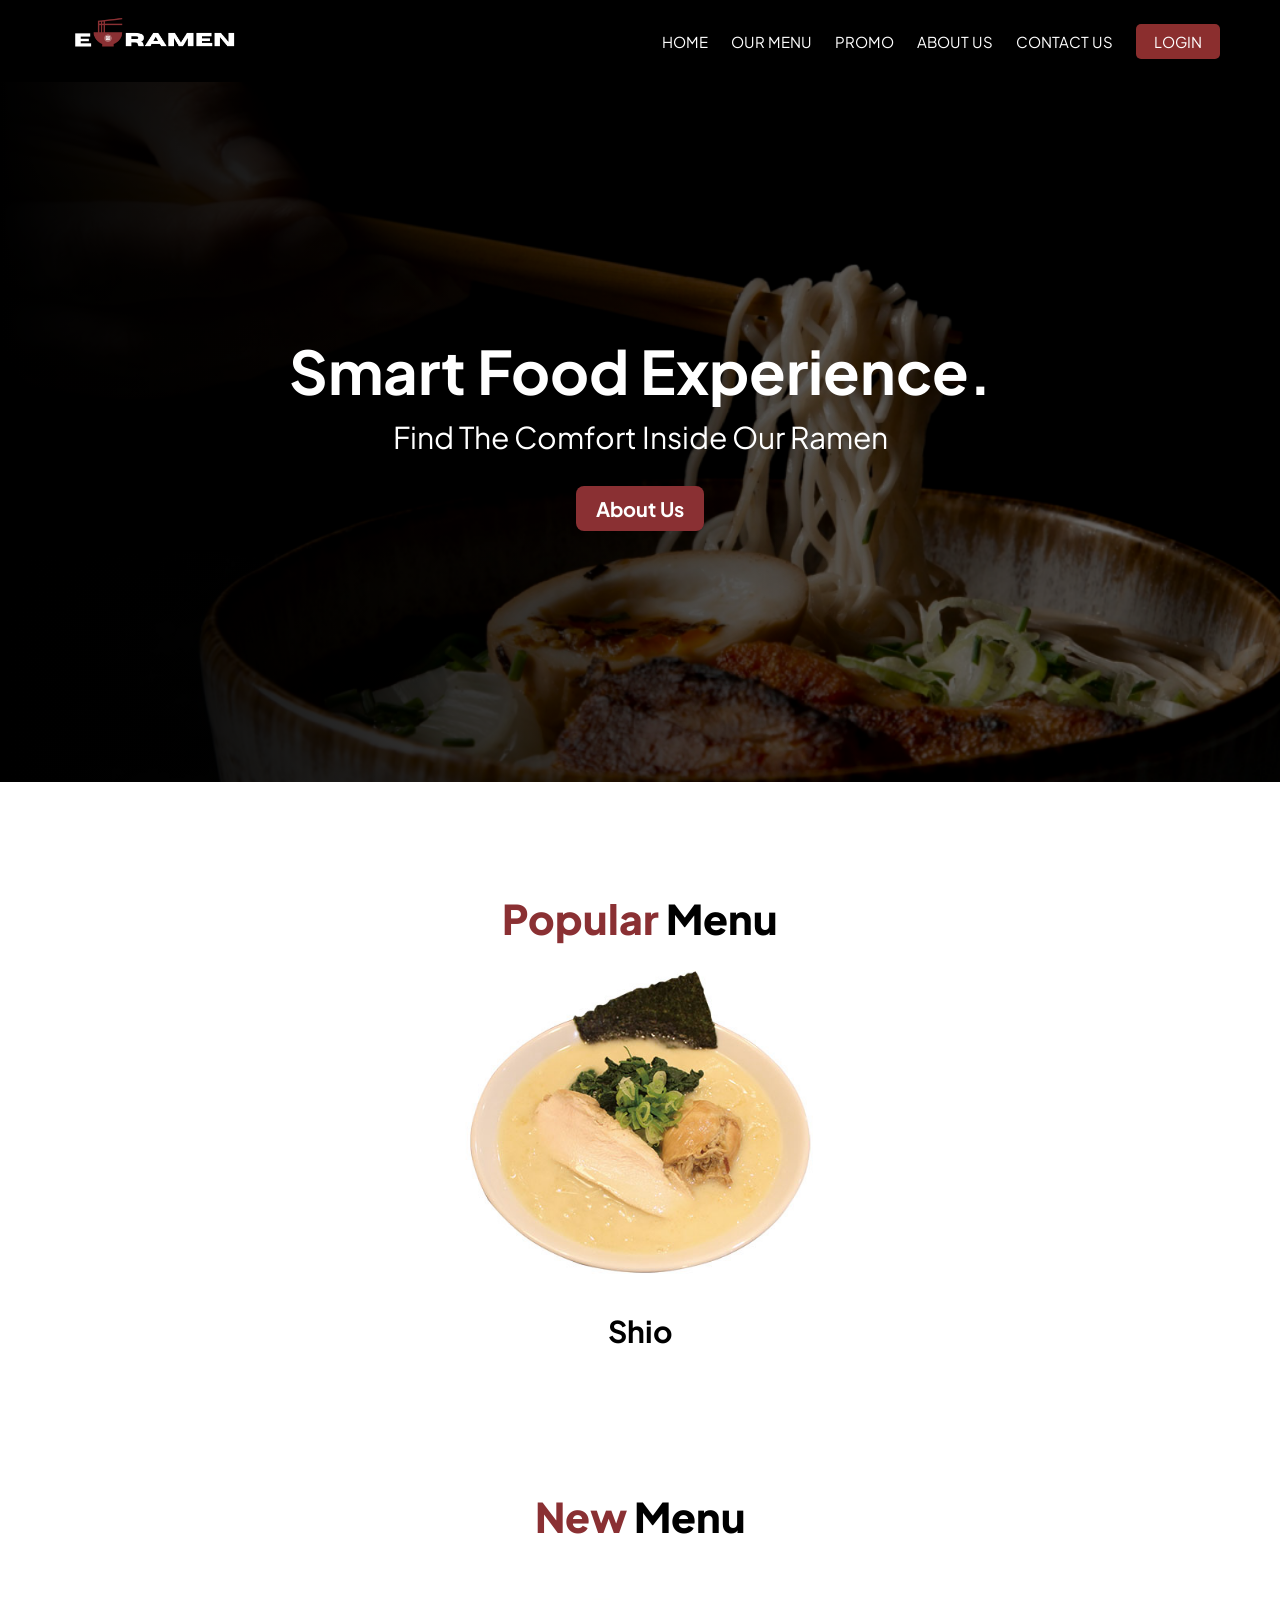
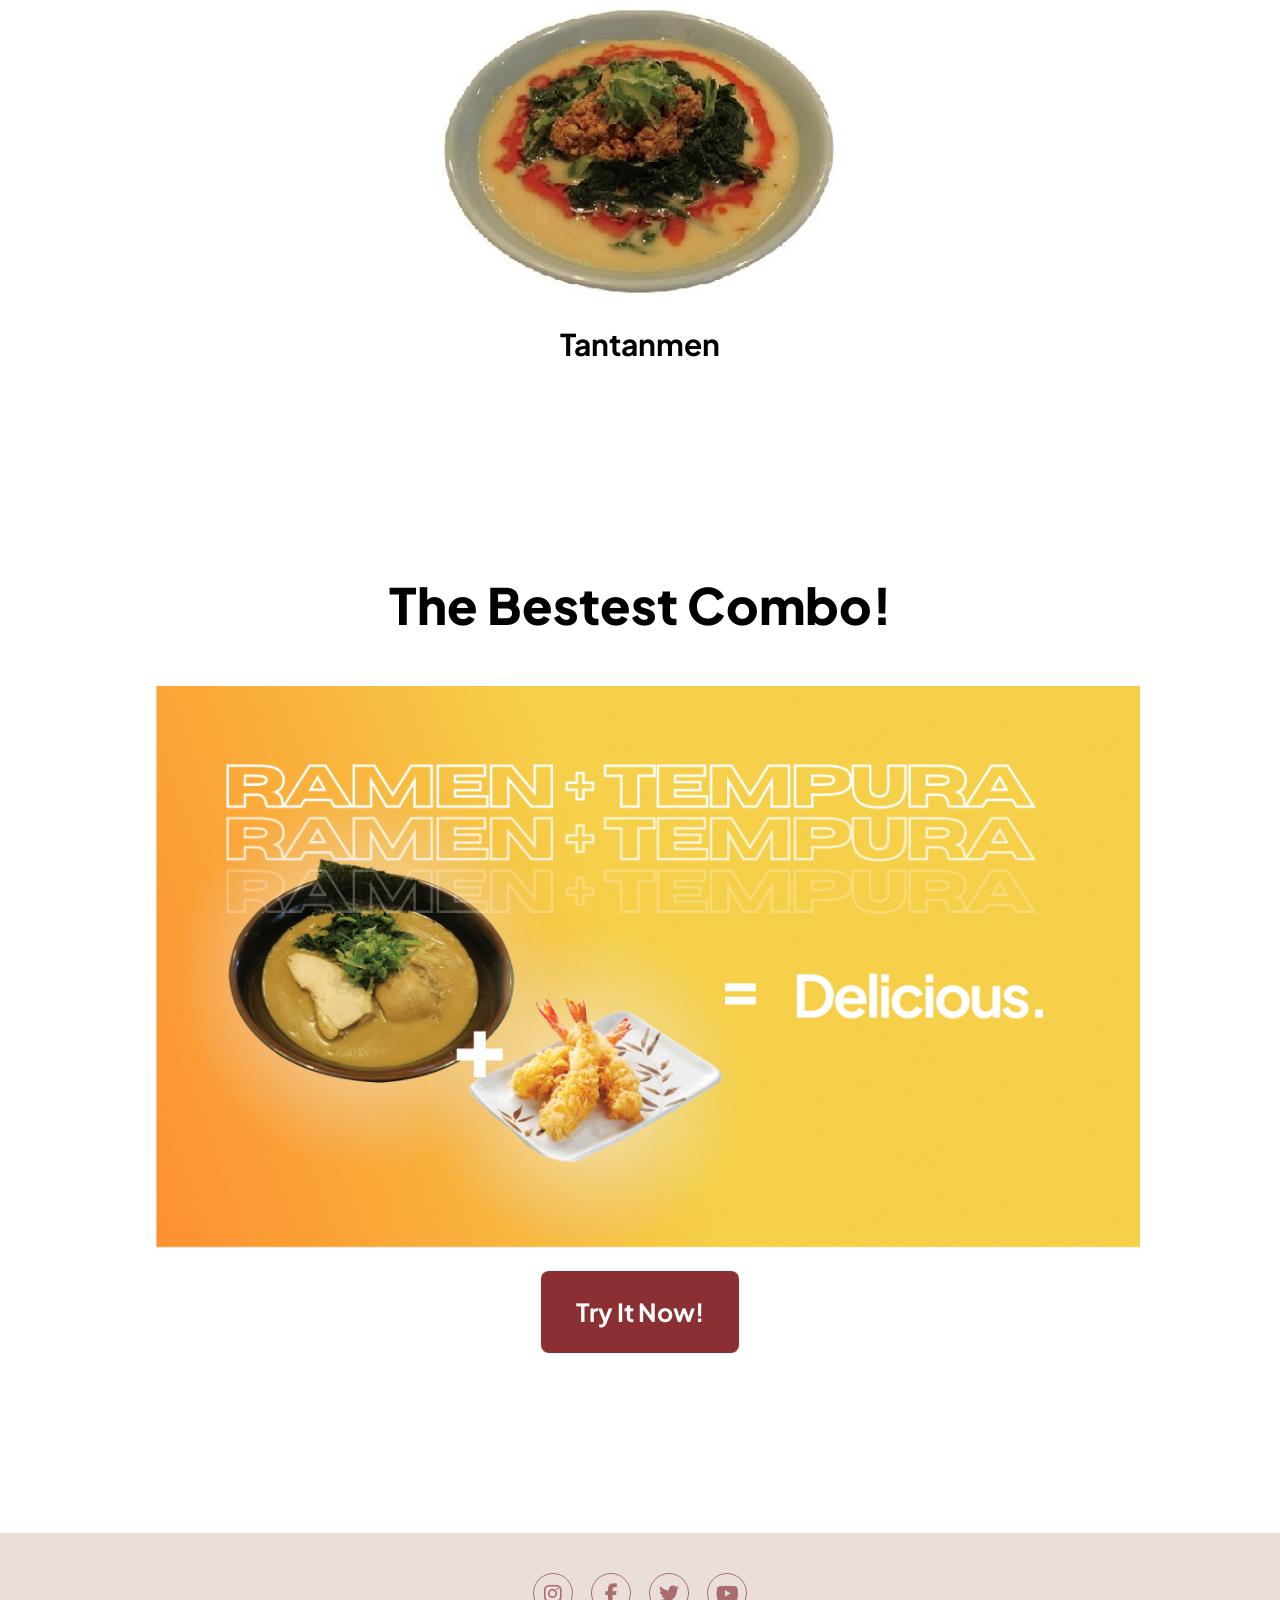
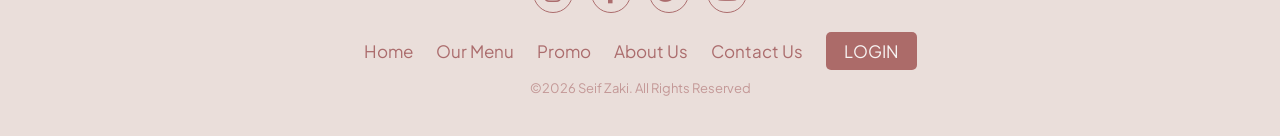
==== index.html @ b07541c2 "Add files via upload" ====
<!DOCTYPE html>
<html lang="en">
<head>

    <meta charset="UTF-8">
    <meta http-equiv="X-UA-Compatible" content="IE=edge">
    <meta name="viewport" content="width=device-width, initial-scale=1.0">

    <meta name="author" content="Seif Zaky">

    <title>ERamen - Seif</title>

    <!-- Link to CSS -->
    <link rel="stylesheet" href="../home/style.css">

    <!-- Font Awesome -->
    <link rel="stylesheet"
    href="https://cdnjs.cloudflare.com/ajax/libs/font-awesome/6.4.0/css/all.min.css">

</head>

<body>

<!-- HEADER -->
<header class="header">

    <section class="flex">

        <!-- LOGO -->
        <a href="index.html" class="logo">
            <img src="../assets/ERamen Logo Whole.png" alt="">
        </a>

        <!-- NAVBAR -->
        <nav class="navbar">

            <a href="../home/index.html" class="home">
                HOME
            </a>

            <a href="../menu/ourmenu.html" class="home">
                OUR MENU
            </a>

            <a href="../promo/promo.html" class="home">
                PROMO
            </a>

            <a href="../about us/aboutus.html" class="home">
                ABOUT US
            </a>

            <a href="../contact us/contactus.html" class="home">
                CONTACT US
            </a>

            <!-- LOGIN BUTTON -->
            <a href="../auth/login.html"
               id="login-btn"
               class="login-btn">

               LOGIN

            </a>

        </nav>

        <!-- MOBILE MENU -->
        <div id="menu-btn" class="fas fa-bars"></div>

    </section>

</header>

<!-- HOME -->
<div class="home-bg">

    <section class="home" id="home">

        <div class="content">

            <h3>Smart Food Experience.</h3>

            <p>
                Find The Comfort Inside Our Ramen
            </p>

            <a href="../about us/aboutus.html"
               class="btn">

               About Us

            </a>

        </div>

    </section>

</div>

<!-- POPULAR MENU -->
<section class="popmenu" id="popmenu">

    <div class="heading">

        <h3>
            <span>Popular</span> Menu
        </h3>

    </div>

    <div class="box-container">

        <div class="box">

            <a href="../menu/ourmenu.html">

                <figure>
                    <img src="../assets/Shio.jpg" alt="">
                </figure>

                <h3>Shio</h3>

            </a>

        </div>

    </div>

</section>

<!-- NEW MENU -->
<section class="newmenu" id="newmenu">

    <div class="heading">

        <h3>
            <span>New</span> Menu
        </h3>

    </div>

    <div class="box-container">

        <div class="box">

            <a href="../menu/ourmenu.html">

                <figure>
                    <img src="../assets/Tantanmen.jpg" alt="">
                </figure>

                <h3>Tantanmen</h3>

            </a>

        </div>

    </div>

</section>

<!-- BANNER -->
<section class="banner" id="banner">

    <div class="banner-heading">

        <h3>The Bestest Combo!</h3>

    </div>

    <div class="box-container">

        <div class="box">

            <a href="../menu/ourmenu.html">

                <figure>

                    <img src="../assets/Banner.png"
                         alt=""
                         class="banner-img">

                </figure>

            </a>

        </div>

        <a href="../menu/ourmenu.html"
           class="btn">

           Try it now!

        </a>

    </div>

</section>

<!-- FOOTER -->
<section class="footer">

    <div class="social">

        <a href="">
            <i class="fab fa-instagram"></i>
        </a>

        <a href="">
            <i class="fab fa-facebook-f"></i>
        </a>

        <a href="">
            <i class="fab fa-twitter"></i>
        </a>

        <a href="">
            <i class="fab fa-youtube"></i>
        </a>

    </div>

    <ul class="list">

        <li>
            <a href="../home/index.html">
                Home
            </a>
        </li>

        <li>
            <a href="../menu/ourmenu.html">
                Our Menu
            </a>
        </li>

        <li>
            <a href="../promo/promo.html">
                Promo
            </a>
        </li>

        <li>
            <a href="../about us/aboutus.html">
                About Us
            </a>
        </li>

        <li>
            <a href="../contact us/contactus.html">
                Contact Us
            </a>
        </li>

        <!-- FOOTER LOGIN -->
        <li>

            <a href="../auth/login.html"
               id="footer-login-btn"
               class="login-btn">

               LOGIN

            </a>

        </li>

    </ul>

    <p class="copyright">

        ©2026 Seif Zaki. All rights reserved

    </p>

</section>

<!-- JS -->
<script src="../home/script.js"></script>

<!-- LOGIN / LOGOUT SYSTEM -->
<script>

window.addEventListener("DOMContentLoaded", () => {

    let currentUser =
        localStorage.getItem("ERamenCurrentUser");

    let loginBtn =
        document.getElementById("login-btn");

    let footerLoginBtn =
        document.getElementById("footer-login-btn");

    // USER LOGGED IN
    if(currentUser){

        // NAVBAR BUTTON
        if(loginBtn){

            loginBtn.innerHTML =
                `<i class="fas fa-user"></i> ${currentUser}`;

            loginBtn.addEventListener("click", (e) => {

                e.preventDefault();

                let confirmLogout =
                    confirm("Do you want to logout?");

                if(confirmLogout){

                    localStorage.removeItem(
                        "ERamenCurrentUser"
                    );

                    window.location.reload();

                }

            });

        }

        // FOOTER BUTTON
        if(footerLoginBtn){

            footerLoginBtn.innerHTML =
                `<i class="fas fa-user"></i> ${currentUser}`;

            footerLoginBtn.addEventListener("click", (e) => {

                e.preventDefault();

                let confirmLogout =
                    confirm("Do you want to logout?");

                if(confirmLogout){

                    localStorage.removeItem(
                        "ERamenCurrentUser"
                    );

                    window.location.reload();

                }

            });

        }

    }

});

</script>

</body>
</html>
---- home/style.css ----
/* This is CSS File for HOME PAGE */

@import url('https://fonts.googleapis.com/css2?family=Plus+Jakarta+Sans:wght@200;300;400;500;600;700;800&display=swap');

/* Main Components (Colors): Start */
:root{
    --main-color: #8A3033;
    --light-color: #EADEDA;
    --black: #000000;
    --white: #ffffff;
    --border: .1rem solid var(--black);
    --box-shadow: 0 .5rem 1 rem rgb(255, 255, 255);
}
/* Main Components (Colors): End */

/* Whole Default: Start */
*{
    font-family: 'Plus Jakarta Sans', sans-serif; 
    margin: 0;
    padding: 0;
    box-sizing: border-box;
    outline: none;
    border: none;
    text-decoration: none;
    text-transform: capitalize;
    transition: .2s linear;
}
/* Whole Default: End */

/* For Selection: Start */
*::selection{
    background-color: var(--main-color);
    color: var(--white);
}
/* For Selection: End */

/* Webkit(s): Start */
::-webkit-scrollbar{
    height: .5rem;
    width: 1rem;
}

::-webkit-scrollbar-track{
    background-color: transparent;
}

::-webkit-scrollbar-thumb{
    background-color: var(--main-color);
}
/* Webkit(s): End */

html{
    font-size: 62.5%;
    overflow-x: hidden;
    scroll-behavior: smooth;
    scroll-padding-top: 6rem;
}

body{
    margin: 0;
}

/* HEADING: Start */
.heading{
    margin-top: 8rem;
    margin-bottom: 2rem;
    text-align: center;
    font-size: 3.5rem;
}

.heading span{
    color: #8A3033;
}

.heading h3{
    font-weight: 800;
}
/* HEADING: End */

/* BUTTON: Start */
.btn{
    display: inline-block;
    margin-top: 2rem;
    background-color: var(--main-color);
    cursor: pointer;
    color:var(--white);
    font-size: 2rem;
    padding: 1rem 2rem;
    border-radius: 8px;
    font-weight: 700;
}

.btn:hover{
    background-color:#361213;
}
/* BUTTON: End */

/* HEADER - NAVIGATION BAR: Start */
.header{
    position: sticky;
    top: 0;
    left: 0;
    right: 0;
    background-color: var(--black);
    box-shadow: var(--box-shadow);
    z-index: 1000;
}

.header .flex{
    display: flex;
    align-items: center;
    justify-content: space-between;
    position: relative;
    padding: 1.5rem 2rem;
}

.header .flex .logo img{
    height: 5rem;
}

.header .flex .navbar a{
    margin-left: 2rem;
    font-size: 1.5rem;
    color:var(--white);
    white-space: nowrap;
}

.header .flex .navbar a:hover{
    text-decoration: solid;
    color:var(--main-color);
}

#menu-btn{
    display: none;
    font-size: 2.5rem;
    color: var(--white);
    cursor: pointer;
}

section{
    padding: 3rem 2rem;
    max-width: 1200px;
    margin: 0 auto;
}
/* HEADER - NAVIGATION BAR: End */

/* HOME: Start */
.home-bg{
    background: linear-gradient(90deg, var(--black), transparent 70%), url(/assets/Header\ Container.png) no-repeat;
    background-size: cover;
    background-position: center;
}

.home-bg .home{
    min-height: 70rem;
    display: flex;
    align-items: center;
}

.home-bg .home .content{
    width: 200rem;
    text-align: center;
}

.home-bg .home .content h3{
    font-size: 6rem;
    color: var(--white);
}

.home-bg .home .content p{
    padding: 1rem 0;
    font-size: 3rem;
    font-weight: 400;
    color: var(--white);
    line-height: -5;
}

/* HOME: End */

/* Popular Menu: Start */
.popmenu{
    align-items: center;
    justify-content: center;
}

.popmenu .box-container .box{
    text-align: center;
}

.popmenu .box-container .box figure img{
    width: 45rem;
    margin-bottom: 3rem;
    -webkit-transition: .3s ease-in-out;
    transition: .3s ease-in-out;
}

.popmenu .box-container .box figure:hover img{
    width: 50rem;
}

.popmenu .box-container .box h3{
    font-size: 3rem;
}

.popmenu .box-container .box a{
    color: #000000;
}
/* Popular Menu: End */

/* New Menu: Start */
.newmenu{
    align-items: center;
    justify-content: center;
}

.newmenu .heading{
    margin-bottom: 0;
}

.newmenu .box-container .box{
    text-align: center;
}

.newmenu .box-container .box figure img{
    width: 60rem;
    margin-bottom: -4rem;
    -webkit-transition: .3s ease-in-out;
    transition: .3s ease-in-out;
}

.newmenu .box-container .box figure:hover img{
    width: 65rem;
}

.newmenu .box-container .box h3{
    z-index: 1000;
    font-size: 3rem;
}

.newmenu .box-container .box a{
    color: #000000;
}
/* New Menu: End */

/* Banner: Start */
.banner{
    margin-top: 15rem;
    align-items: center;
    justify-content: center;
    margin-bottom: 15rem;
}

.banner .box-container{
    display: block;
    text-align: center;
}

.banner .banner-heading h3{
    font-size: 5rem;
    text-align: center;
    margin-bottom: 5rem;
    font-weight: 800;
}

.banner .box-container .box figure img{
    display: block;
    margin-left: auto;
    margin-right: auto;
    width: 100rem;
    -webkit-filter: grayscale(0);
	filter: grayscale(0);
	-webkit-transition: .1s ease-in-out;
	transition: .1s ease-in-out;
}

.banner .box-container .box figure:hover img{
    -webkit-filter: grayscale(100%);
	filter: grayscale(100%);
}

.banner .box-container .btn{
    display: inline-block;
    margin-top: 2rem;
    background-color: var(--main-color);
    cursor: pointer;
    color:var(--white);
    font-size: 2.5rem;
    padding: 2.5rem 3.5rem;
    border-radius: 8px;
    font-weight: 700;
}

.banner .box-container .btn:hover{
    background-color:#361213;
}
/* Banner: End */

/* Footer: Start */

.footer{
    padding: 40px 0;
    width: 100%;
    margin: 0;
    background-color: var(--light-color); 
    max-width: 100%;
}

.footer .social{
    text-align: center;
    padding-bottom: 25px;
    color: var(--main-color);
}

.footer .social a{
    font-size: 2rem;
    color: var(--main-color);
    border: 1px solid;
    width: 40px;
    height: 40px;
    line-height: 38px;
    display: inline-block;
    text-align: center;
    border-radius: 50%;
    margin: 0 8px;
    opacity: .65;
}

.footer .social a:hover{
    opacity: 1;
}

.footer ul{
    margin-top: 0;
    padding: 0;
    list-style: none;
    font-size: 1.7rem;
    line-height: 1.6;
    margin-bottom: 0;
    text-align: center;
}

.footer ul a{
    color: var(--main-color);
    text-decoration: none;
    opacity: .65;
}

.footer ul li{
    display: inline-block;
    padding: 0 10px;
}

.footer ul li a:hover{
    opacity: 1;
}

.footer .copyright{
    margin-top: 15px;
    text-align: center;
    font-size: 1.3rem;
    color:var(--main-color);
    opacity: .4;
}
/* Footer: End */

.login-btn{
    background-color:#8b2e2e;
    padding:8px 18px;
    border-radius:5px;
    color:white !important;
}

/* Media Queries */
@media (max-width:991px){
    html{
        font-size: 40%;
    }

    .banner .box-container .box figure img{
        display: block;
        border-radius: 10px;
        margin-left: auto;
        margin-right: auto;
        max-width: 100%;
    }

    .footer{
        padding: 40px 0;
        width: 100%;
        margin: 0;
        background-color: var(--light-color); 
        max-width: 100%;
    }

}

@media (max-width:768px){
   
    #menu-btn{
        display: inline-block;
        transition: .2s linear;
    }

    #menu-btn.fa-times{
        transform: rotate(180deg);
    }

    .header .flex .navbar{
        position: absolute;
        top: 95%;
        left: 0;
        right: 0;
        background-color: var(--black);
        clip-path: polygon(0 0, 100% 0, 100% 0, 0 0);
        transition: .2s linear;
    }

    .header .flex .navbar.active{
        clip-path: polygon(0 0, 100% 0, 100% 100%, 0% 100%);
    }

    .header .flex .navbar a{
        display: block;
        margin: 2rem;
    }

    .home-bg{
        background-position: right;
    }

    .home-bg .home{
        justify-content: center;
    }

    .home-bg .home .content h3{
        font-size: 4rem;
    }

    .home-bg .home .content p{
        font-size: 2.5rem;
    }

    .popmenu .heading{
        font-size: 3rem;
    }

    .popmenu .box-container .box h3{
        font-size: 2.5rem;
    }

    .popmenu .box-container .box img{
        max-width: 100%;
    }

    .newmenu .heading{
        font-size: 3rem;
    }

    .newmenu .box-container .box h3{
        z-index: 1000;
        font-size: 2.5rem;
    }

    .newmenu .box-container .box img{
        margin-bottom: -2rem;
        max-width: 100%;
    }

    .banner .banner-heading h3{
        font-size: 4.5rem;
        text-align: center;
        margin-bottom: 5rem;
        font-weight: 800;
    }

    .banner .box-container .box figure img{
        display: block;
        border-radius: 10px;
        margin-left: auto;
        margin-right: auto;
        max-width: 100%;
    }

    .banner .box-container .btn{
        display: inline-block;
        margin-top: 2rem;
        background-color: var(--main-color);
        cursor: pointer;
        color:var(--white);
        font-size: 2rem;
        padding: 1rem 2rem;
        border-radius: 8px;
        font-weight: 700;
    }
    
    .footer{
        padding: 40px 0;
        width: 100%;
        margin: 0;
        background-color: var(--light-color); 
        max-width: 100%;
    }

    .footer .social a{
        font-size: 1.7;
        width: 30px;
        height: 30px;
        line-height: 28px;
    }

    .footer ul{
        margin-top: -10px;
        font-size: 1.7rem;
        line-height: 1.6;
    }
    
}

@media (max-width:450px){
    html{
        font-size: 30%;
    }

    .popmenu .heading{
        font-size: 2.5rem;
    }

    .popmenu .box-container .box h3{
        font-size: 2rem;
    }

    .popmenu .box-container .box img{
        max-width: 100%;
    }

    .newmenu .heading{
        font-size: 2.5rem;
    }

    .newmenu .box-container .box h3{
        z-index: 1000;
        font-size: 2rem;
        margin-top: 4rem;
    }

    .newmenu .box-container .box img{
        max-width: 100%;
    }
    
    .banner .banner-heading h3{
        font-size: 4rem;
        text-align: center;
        margin-bottom: 5rem;
        font-weight: 800;
    }

    .banner .box-container .box figure img{
        display: block;
        border-radius: 10px;
        margin-left: auto;
        margin-right: auto;
        max-width: 100%;
    }

    .footer{
        padding: 40px 0;
        width: 100%;
        margin: 0;
        background-color: var(--light-color); 
        max-width: 100%;
    }

    .footer .social a{
        font-size: 1.4;
        width: 20px;
        height: 20px;
        line-height: 19px;
    }
    
}
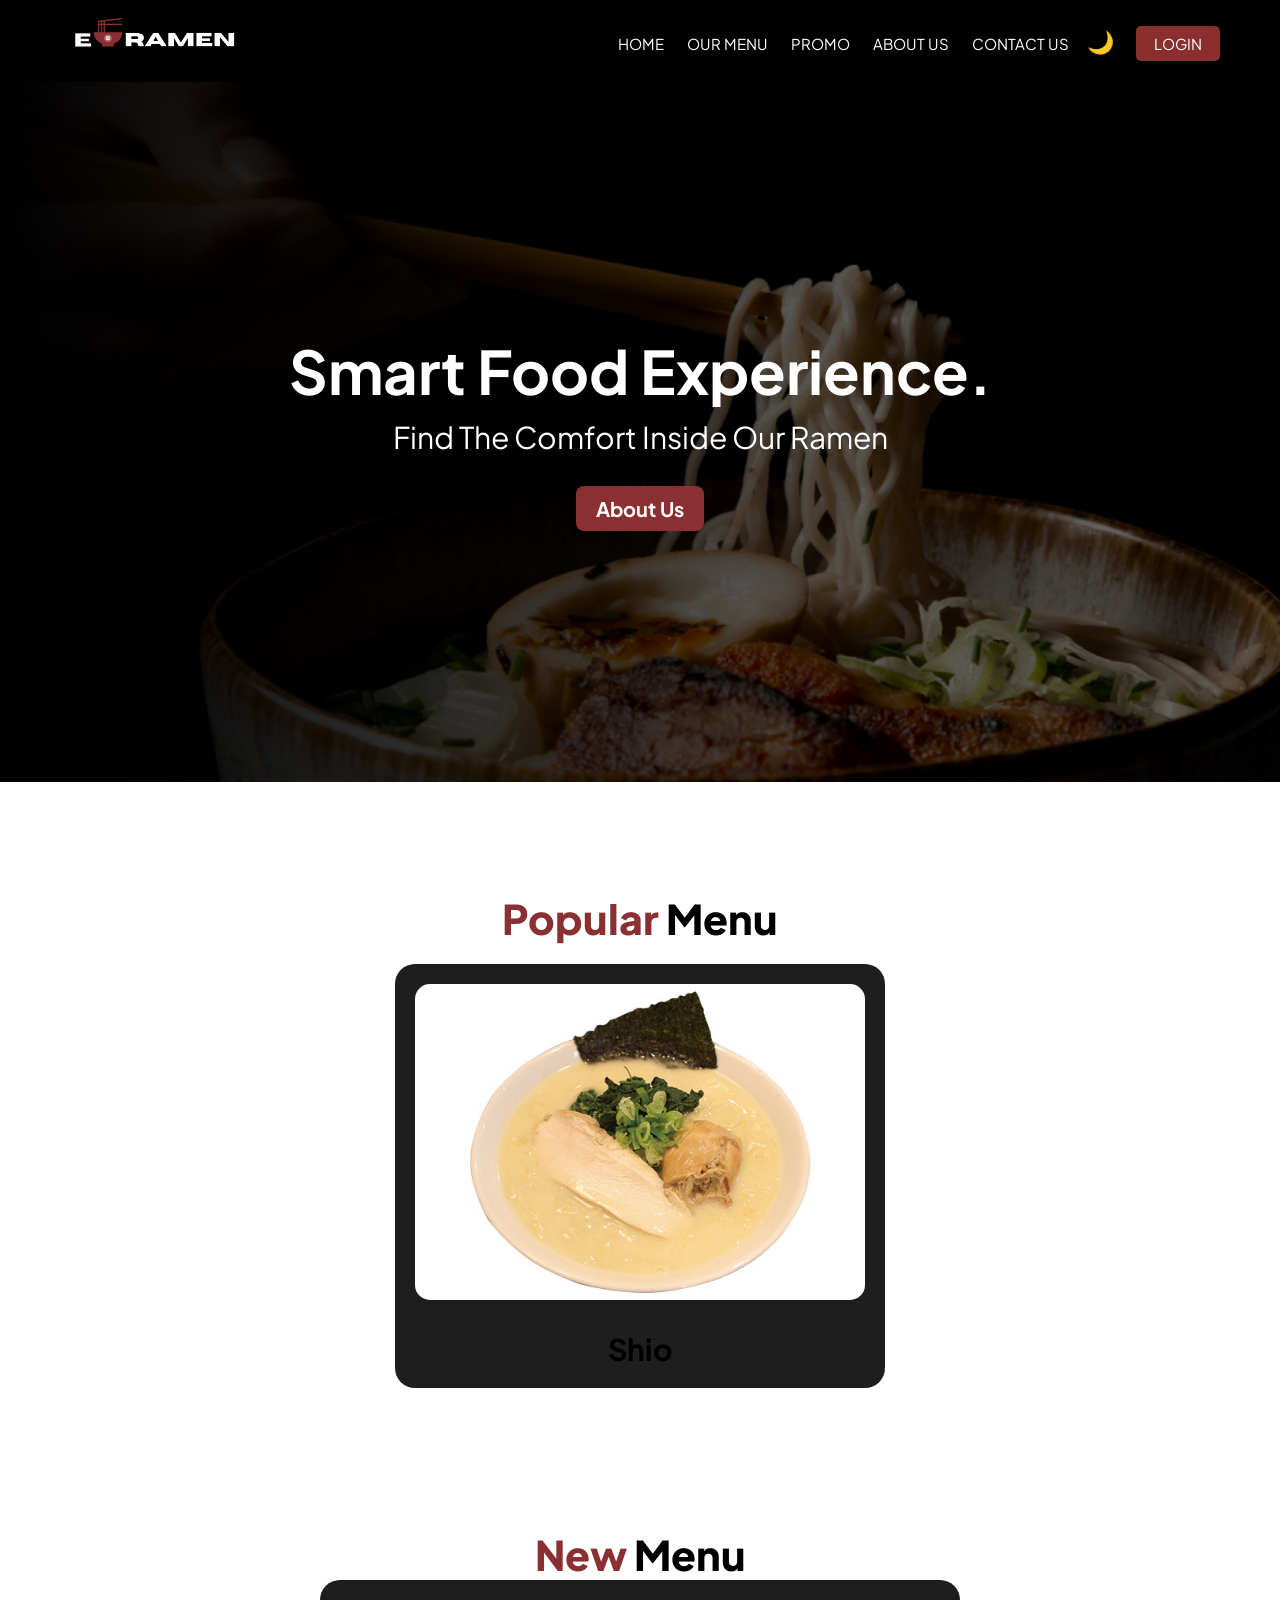
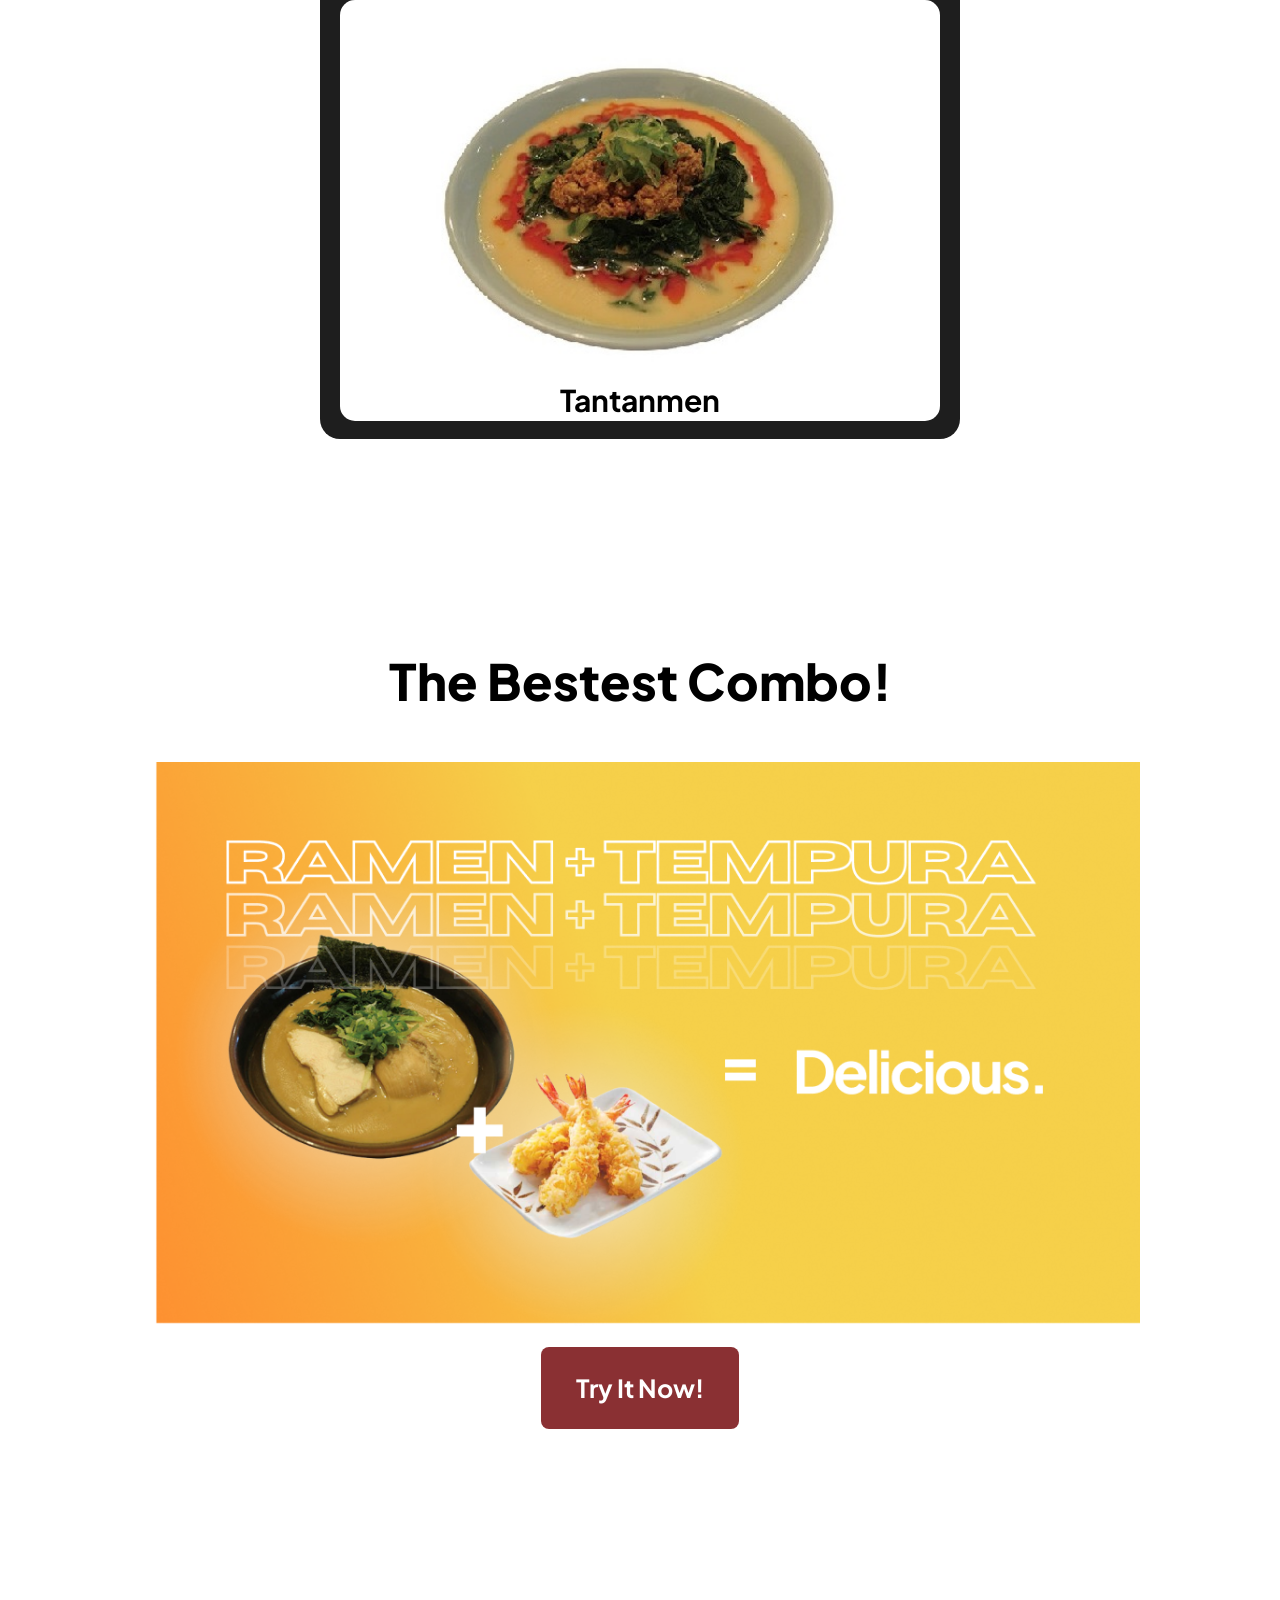
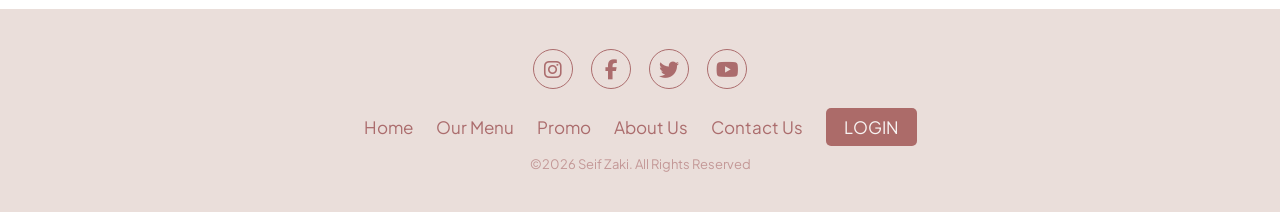
==== commit 8aae165c: "Add files via upload" ====
--- a/index.html
+++ b/index.html
@@ -11,7 +11,7 @@
     <title>ERamen - Seif</title>
 
     <!-- Link to CSS -->
-    <link rel="stylesheet" href="../home/style.css">
+    <link rel="stylesheet" href="home/style.css">
 
     <!-- Font Awesome -->
     <link rel="stylesheet"
@@ -28,34 +28,39 @@
 
         <!-- LOGO -->
         <a href="index.html" class="logo">
-            <img src="../assets/ERamen Logo Whole.png" alt="">
+            <img src="assets/ERamen Logo Whole.png" alt="">
         </a>
 
         <!-- NAVBAR -->
         <nav class="navbar">
-
-            <a href="../home/index.html" class="home">
+            
+            <a href="index.html" class="home">
                 HOME
             </a>
 
-            <a href="../menu/ourmenu.html" class="home">
+            <a href="menu/ourmenu.html" class="home">
                 OUR MENU
             </a>
 
-            <a href="../promo/promo.html" class="home">
+            <a href="promo/promo.html" class="home">
                 PROMO
             </a>
 
-            <a href="../about us/aboutus.html" class="home">
+            <a href="about us/aboutus.html" class="home">
                 ABOUT US
             </a>
 
-            <a href="../contact us/contactus.html" class="home">
+            <a href="contact us/contactus.html" class="home">
                 CONTACT US
             </a>
 
+            <!-- DARK MODE BUTTON -->
+            <button id="dark-mode-toggle" class="dark-btn">
+                🌙
+            </button>
+
             <!-- LOGIN BUTTON -->
-            <a href="../auth/login.html"
+            <a href="auth/login.html"
                id="login-btn"
                class="login-btn">
 
@@ -85,7 +90,7 @@
                 Find The Comfort Inside Our Ramen
             </p>
 
-            <a href="../about us/aboutus.html"
+            <a href="about us/aboutus.html"
                class="btn">
 
                About Us
@@ -113,10 +118,10 @@
 
         <div class="box">
 
-            <a href="../menu/ourmenu.html">
+            <a href="menu/ourmenu.html">
 
                 <figure>
-                    <img src="../assets/Shio.jpg" alt="">
+                    <img src="assets/Shio.jpg" alt="">
                 </figure>
 
                 <h3>Shio</h3>
@@ -144,10 +149,10 @@
 
         <div class="box">
 
-            <a href="../menu/ourmenu.html">
+            <a href="menu/ourmenu.html">
 
                 <figure>
-                    <img src="../assets/Tantanmen.jpg" alt="">
+                    <img src="assets/Tantanmen.jpg" alt="">
                 </figure>
 
                 <h3>Tantanmen</h3>
@@ -173,11 +178,11 @@
 
         <div class="box">
 
-            <a href="../menu/ourmenu.html">
+            <a href="menu/ourmenu.html">
 
                 <figure>
 
-                    <img src="../assets/Banner.png"
+                    <img src="assets/Banner.png"
                          alt=""
                          class="banner-img">
 
@@ -187,7 +192,7 @@
 
         </div>
 
-        <a href="../menu/ourmenu.html"
+        <a href="menu/ourmenu.html"
            class="btn">
 
            Try it now!
@@ -224,31 +229,31 @@
     <ul class="list">
 
         <li>
-            <a href="../home/index.html">
+            <a href="index.html">
                 Home
             </a>
         </li>
 
         <li>
-            <a href="../menu/ourmenu.html">
+            <a href="menu/ourmenu.html">
                 Our Menu
             </a>
         </li>
 
         <li>
-            <a href="../promo/promo.html">
+            <a href="promo/promo.html">
                 Promo
             </a>
         </li>
 
         <li>
-            <a href="../about us/aboutus.html">
+            <a href="about us/aboutus.html">
                 About Us
             </a>
         </li>
 
         <li>
-            <a href="../contact us/contactus.html">
+            <a href="contact us/contactus.html">
                 Contact Us
             </a>
         </li>
@@ -256,7 +261,7 @@
         <!-- FOOTER LOGIN -->
         <li>
 
-            <a href="../auth/login.html"
+            <a href="auth/login.html"
                id="footer-login-btn"
                class="login-btn">
 
@@ -277,7 +282,7 @@
 </section>
 
 <!-- JS -->
-<script src="../home/script.js"></script>
+<script src="home/script.js"></script>
 
 <!-- LOGIN / LOGOUT SYSTEM -->
 <script>
@@ -356,5 +361,54 @@
 
 </script>
 
+<script>
+
+/* DARK MODE */
+
+const darkBtn =
+document.getElementById("dark-mode-toggle");
+
+// LOAD SAVED MODE
+if(localStorage.getItem("darkMode") === "enabled"){
+
+    document.body.classList.add("dark-mode");
+
+    darkBtn.innerHTML = "☀️";
+
+}
+
+// TOGGLE MODE
+darkBtn.addEventListener("click", () => {
+
+    document.body.classList.toggle("dark-mode");
+
+    // DARK MODE ACTIVE
+    if(document.body.classList.contains("dark-mode")){
+
+        localStorage.setItem(
+            "darkMode",
+            "enabled"
+        );
+
+        darkBtn.innerHTML = "☀️";
+
+    }
+
+    // LIGHT MODE
+    else{
+
+        localStorage.setItem(
+            "darkMode",
+            "disabled"
+        );
+
+        darkBtn.innerHTML = "🌙";
+
+    }
+
+});
+
+</script>
+
 </body>
 </html>
--- a/home/style.css
+++ b/home/style.css
@@ -577,5 +577,198 @@
         line-height: 19px;
     }
     
-}
-
+    /* DARK MODE BUTTON */
+
+.dark-btn{
+    background: transparent;
+    border: none;
+    color: white;
+    font-size: 2rem;
+    cursor: pointer;
+    margin-left: 1rem;
+}
+
+/* DARK MODE */
+
+body.dark-mode{
+    background: #121212;
+    color: white;
+}
+
+body.dark-mode .header{
+    background: #1b1b1b;
+}
+
+body.dark-mode .navbar a{
+    color: white;
+}
+
+body.dark-mode .box{
+    background: #1f1f1f;
+}
+
+body.dark-mode .footer{
+    background: #1b1b1b;
+}
+
+body.dark-mode .heading h3{
+    color: white;
+}
+
+body.dark-mode .content h3,
+body.dark-mode .content p{
+    color: white;
+}
+
+/* DARK MODE BUTTON */
+
+.dark-btn{
+    background: transparent;
+    border: none;
+    color: white;
+    font-size: 2.2rem;
+    cursor: pointer;
+    margin-right: 1.5rem;
+    transition: .3s ease;
+}
+
+.dark-btn:hover{
+    transform: scale(1.1);
+}
+
+/* SMOOTH TRANSITION */
+
+body,
+.header,
+.footer,
+.box,
+.navbar a,
+.content h3,
+.content p{
+    transition: .3s ease;
+}
+
+/* DARK MODE */
+
+body.dark-mode{
+    background: #121212;
+    color: white;
+}
+
+body.dark-mode .header{
+    background: #1b1b1b;
+}
+
+body.dark-mode .navbar a{
+    color: white;
+}
+
+body.dark-mode .box{
+    background: #1f1f1f;
+}
+
+body.dark-mode .footer{
+    background: #1b1b1b;
+}
+
+body.dark-mode .heading h3{
+    color: white;
+}
+
+body.dark-mode .content h3,
+body.dark-mode .content p{
+    color: white;
+}
+
+body.dark-mode section{
+    background: #121212;
+}
+
+body.dark-mode .popmenu,
+body.dark-mode .newmenu,
+body.dark-mode .banner{
+    background: #121212;
+}
+
+body.dark-mode .box h3{
+    color: white;
+}
+
+}
+
+/* ===== DARK MODE ===== */
+
+body.dark-mode{
+    background: #121212;
+    color: white;
+}
+
+/* HEADER */
+body.dark-mode .header{
+    background: #111;
+}
+
+/* NAVBAR LINKS */
+body.dark-mode .navbar a{
+    color: white;
+}
+
+/* SECTIONS */
+body.dark-mode .popmenu,
+body.dark-mode .newmenu,
+body.dark-mode .banner,
+body.dark-mode .footer,
+body.dark-mode .home-bg{
+    background: #121212;
+}
+
+/* TITLES */
+body.dark-mode h1,
+body.dark-mode h2,
+body.dark-mode h3,
+body.dark-mode p,
+body.dark-mode span{
+    color: white;
+}
+
+/* MENU BOXES */
+body.dark-mode .box{
+    background: #1e1e1e;
+    border-radius: 10px;
+}
+
+/* BUTTON */
+.dark-btn{
+    background: transparent;
+    border: none;
+    font-size: 22px;
+    cursor: pointer;
+    color: white;
+    margin-left: 15px;
+}
+/* FIX LARGE EMPTY SPACE */
+
+.popmenu .box-container,
+.newmenu .box-container{
+    display: flex;
+    justify-content: center;
+    align-items: center;
+}
+
+.popmenu .box-container .box,
+.newmenu .box-container .box{
+    width: fit-content;
+    padding: 20px;
+    border-radius: 20px;
+    background: #1e1e1e;
+    text-align: center;
+}
+
+.popmenu .box-container .box img,
+.newmenu .box-container .box img{
+    width: 450px;
+    max-width: 100%;
+    border-radius: 15px;
+    display: block;
+    margin: auto;
+}
